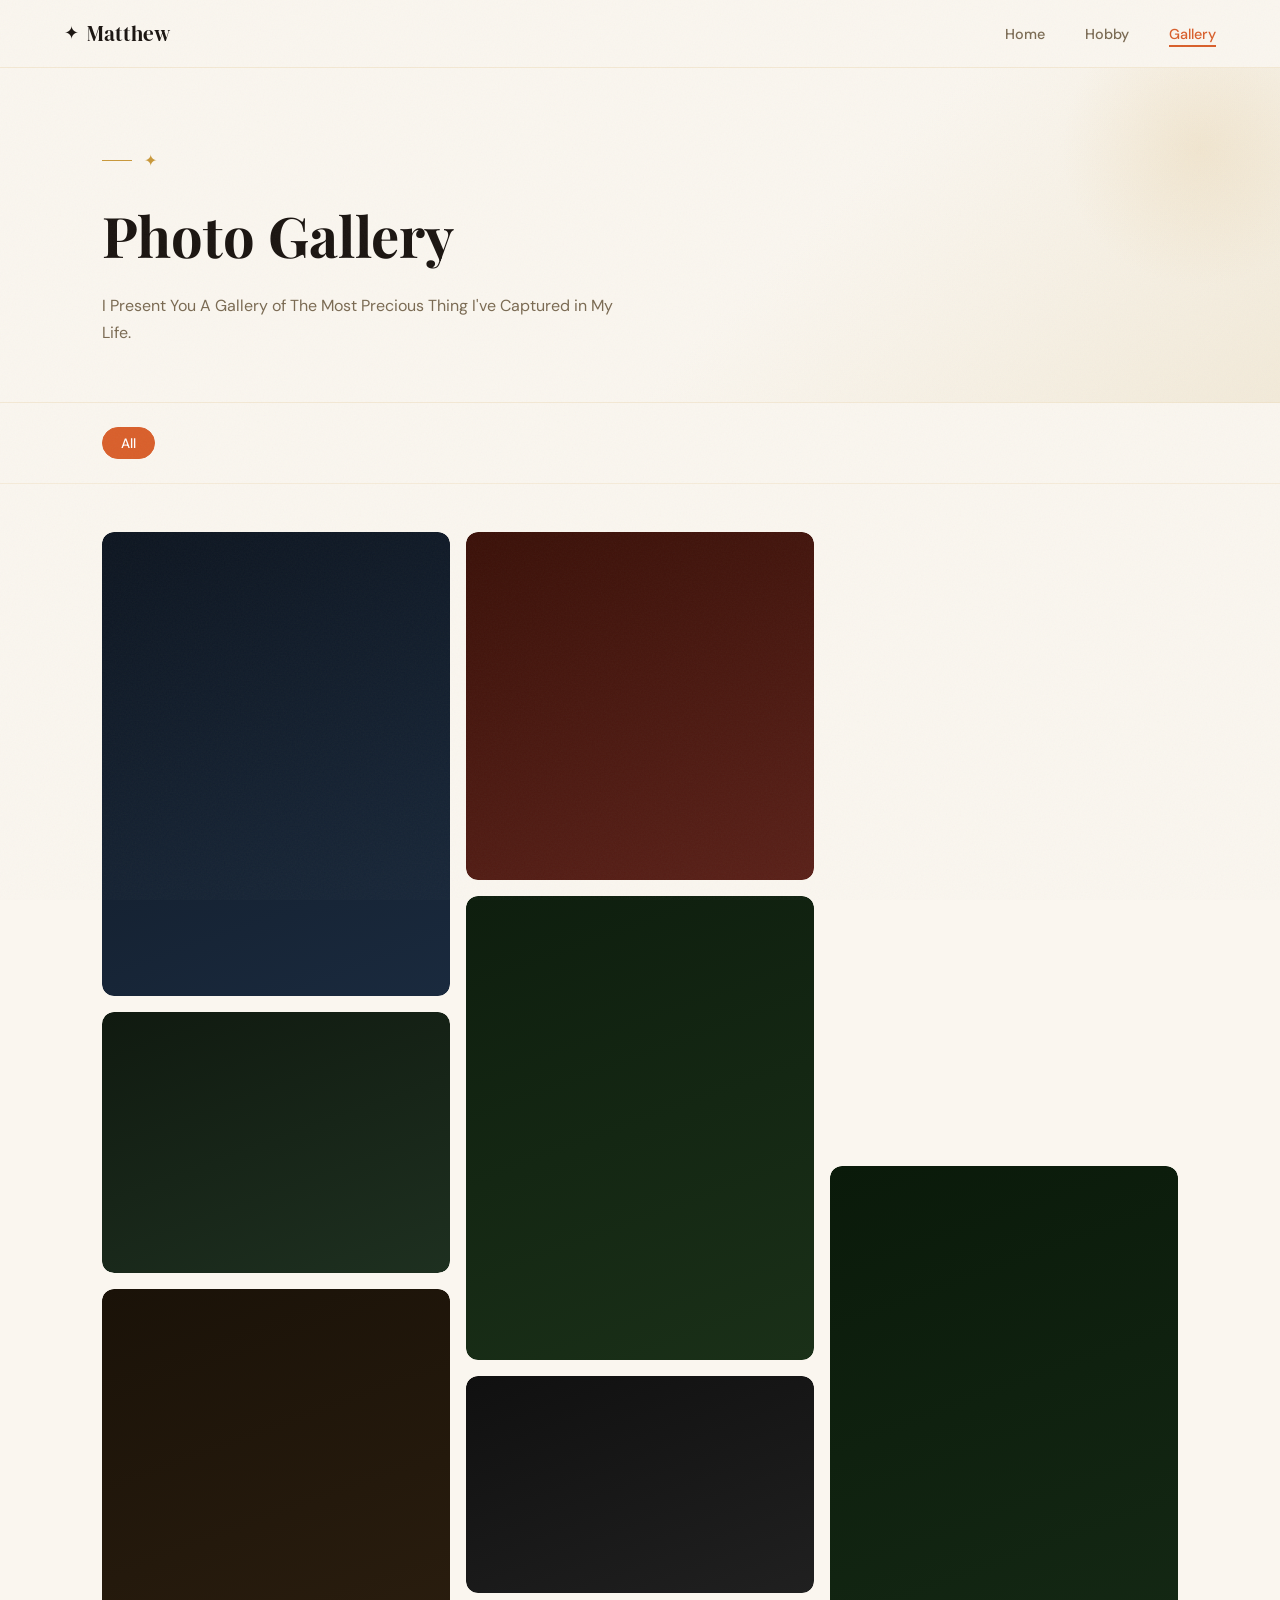
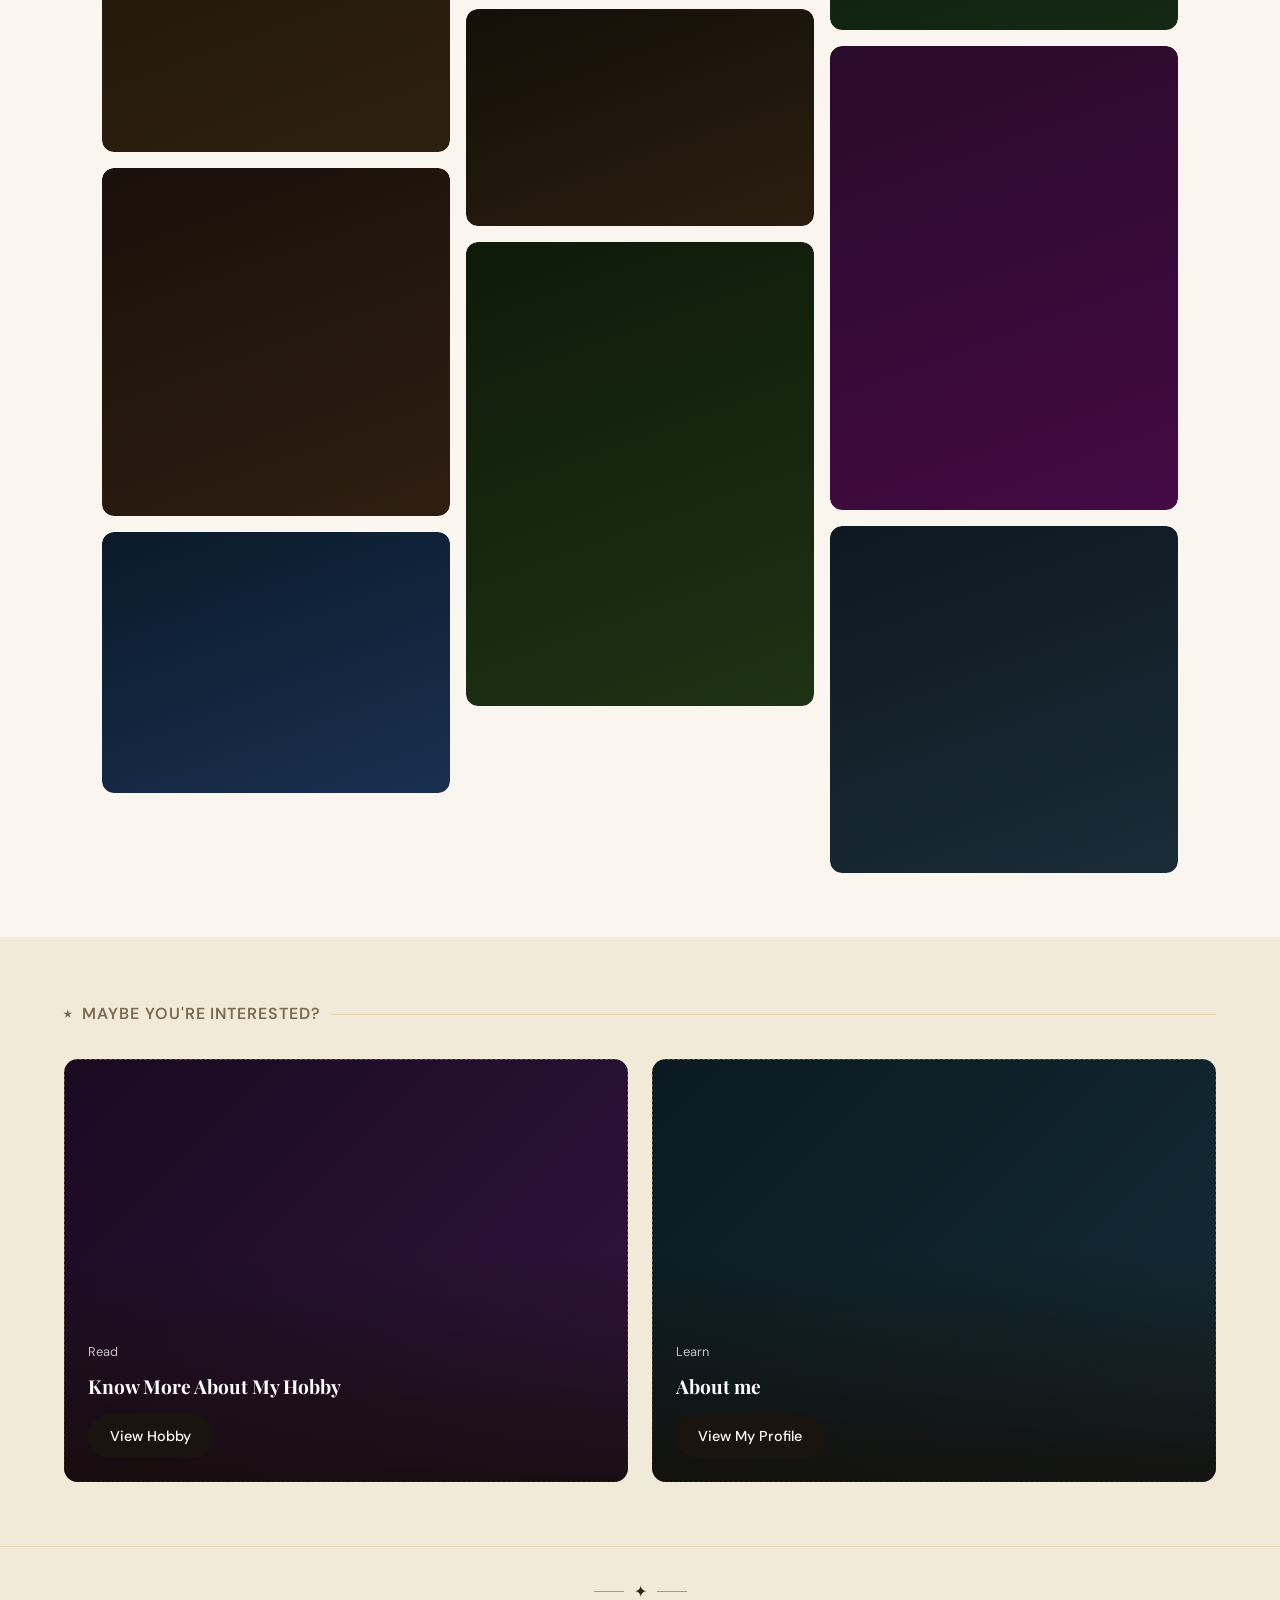
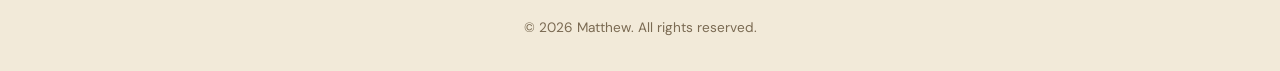
==== gallery.html @ 2b8fd83f "Add files via upload" ====
<!DOCTYPE html>
<html lang="en">
<head>
  <meta charset="UTF-8" />
  <meta name="viewport" content="width=device-width, initial-scale=1.0" />
  <title>Matthew — Gallery</title>
  <link rel="stylesheet" href="style.css" />
  <link rel="stylesheet" href="https://cdnjs.cloudflare.com/ajax/libs/font-awesome/6.5.0/css/all.min.css" />
  <style>
    .gallery-hero {
      padding: 5rem 8% 3.5rem;
      background: linear-gradient(135deg, var(--cream) 60%, var(--cream-dark) 100%);
      border-bottom: 1px solid rgba(201,152,58,.15);
      position: relative;
      overflow: hidden;
    }
    .gallery-hero::before {
      content: '';
      position: absolute;
      top: -60px; right: -60px;
      width: 280px; height: 280px;
      border-radius: 50%;
      background: radial-gradient(circle, rgba(201,152,58,.12) 0%, transparent 70%);
      pointer-events: none;
    }
    .gallery-ornament {
      display: flex;
      align-items: center;
      gap: 12px;
      margin-bottom: 1rem;
    }
    .gallery-ornament .line { width: 30px; height: 1px; background: var(--gold); }
    .gallery-ornament .icon { font-size: 1rem; color: var(--gold); }

    .gallery-hero h1 {
      font-family: 'Playfair Display', serif;
      font-size: clamp(2.2rem, 5vw, 3.5rem);
      color: var(--dark);
      margin-bottom: .8rem;
    }
    .gallery-hero p {
      color: var(--text-muted);
      font-size: 1rem;
      max-width: 520px;
      line-height: 1.7;
    }

    .filter-bar {
      display: flex;
      align-items: center;
      gap: .7rem;
      padding: 1.5rem 8%;
      flex-wrap: wrap;
      border-bottom: 1px solid rgba(201,152,58,.12);
      background: var(--cream);
      position: sticky;
      top: var(--nav-h);
      z-index: 10;
    }
    .filter-btn {
      padding: .4rem 1.1rem;
      border-radius: 50px;
      border: 1.5px solid rgba(201,152,58,.25);
      background: transparent;
      font-family: 'DM Sans', sans-serif;
      font-size: .85rem;
      font-weight: 500;
      color: var(--text-muted);
      cursor: pointer;
      transition: all .2s;
    }
    .filter-btn:hover,
    .filter-btn.active {
      background: var(--orange);
      border-color: var(--orange);
      color: var(--white);
    }

    .gallery-section { padding: 3rem 8% 4rem; }

    .masonry {
      columns: 3;
      column-gap: 1rem;
    }
    .masonry-item {
      break-inside: avoid;
      margin-bottom: 1rem;
      border-radius: 12px;
      overflow: hidden;
      cursor: pointer;
      position: relative;
      transition: transform .3s ease;
    }
    .masonry-item:hover { transform: scale(1.015); }
    .masonry-item img,
    .masonry-item .ph {
      width: 100%;
      display: block;
      border-radius: 12px;
    }
    .masonry-item .ph {
      border-radius: 12px;
      display: flex;
      align-items: center;
      justify-content: center;
      color: rgba(255,255,255,.4);
      font-size: .75rem;
      font-style: italic;
      min-height: 160px;
    }
    .masonry-item .hover-overlay {
      position: absolute;
      inset: 0;
      background: rgba(20,12,4,.45);
      border-radius: 12px;
      display: flex;
      align-items: center;
      justify-content: center;
      opacity: 0;
      transition: opacity .3s;
    }
    .masonry-item:hover .hover-overlay { opacity: 1; }
    .hover-overlay i { font-size: 1.8rem; color: white; }

    /* ── LIGHTBOX ── */
    .lightbox {
      display: none;
      position: fixed;
      inset: 0;
      background: rgba(10,7,3,.92);
      z-index: 500;
      align-items: center;
      justify-content: center;
      padding: 2rem;
    }
    .lightbox.open { display: flex; }
    .lightbox-inner {
      position: relative;
      max-width: 90vw;
      max-height: 90vh;
    }
    .lightbox-inner img {
      max-width: 90vw;
      max-height: 85vh;
      width: auto;
      height: auto;
      object-fit: contain;
      border-radius: 10px;
    }
    .lightbox-close {
      position: fixed;
      top: 1.5rem; right: 1.5rem;
      background: rgba(255,255,255,.15);
      border: none;
      color: white;
      width: 40px; height: 40px;
      border-radius: 50%;
      font-size: 1.2rem;
      cursor: pointer;
      display: flex; align-items: center; justify-content: center;
      transition: background .2s;
    }
    .lightbox-close:hover { background: rgba(255,255,255,.3); }

    .lightbox-nav {
      position: fixed;
      top: 50%; transform: translateY(-50%);
      background: rgba(255,255,255,.12);
      border: none;
      color: white;
      width: 44px; height: 44px;
      border-radius: 50%;
      font-size: 1.1rem;
      cursor: pointer;
      display: flex; align-items: center; justify-content: center;
      transition: background .2s;
    }
    .lightbox-nav:hover { background: rgba(255,255,255,.25); }
    .lightbox-nav.lb-prev { left: 1.5rem; }
    .lightbox-nav.lb-next { right: 1.5rem; }

    .lightbox-counter {
      position: fixed;
      bottom: 1.5rem; left: 50%; transform: translateX(-50%);
      color: rgba(255,255,255,.6);
      font-size: .85rem;
    }

    @media (max-width: 900px) {
      .masonry { columns: 2; }
      .gallery-hero { padding: 4rem 6% 3rem; }
      .gallery-section { padding: 2rem 6% 3rem; }
      .filter-bar { padding: 1rem 6%; }
    }
    @media (max-width: 560px) {
      .masonry { columns: 1; }
      .gallery-hero { padding: 3rem 5% 2.5rem; }
      .gallery-section { padding: 1.5rem 5% 2.5rem; }
      .filter-bar { padding: 1rem 5%; }
    }
  </style>
</head>
<body>

  <nav class="navbar">
    <a class="nav-logo" href="index.html">
      <span class="logo-icon">✦</span> Matthew
    </a>
    <ul class="nav-links">
      <li><a href="index.html">Home</a></li>
      <li><a href="hobby.html">Hobby</a></li>
      <li><a href="gallery.html" class="active">Gallery</a></li>
    </ul>
    <button class="hamburger" aria-label="Menu">
      <span></span><span></span><span></span>
    </button>
  </nav>

  <div class="mobile-menu">
    <a href="index.html">Home</a>
    <a href="hobby.html">Hobby</a>
    <a href="gallery.html" class="active">Gallery</a>
  </div>

  <main class="page-content">

    <section class="gallery-hero">
      <div class="gallery-ornament reveal">
        <div class="line"></div>
        <span class="icon">✦</span>
      </div>
      <h1 class="reveal">Photo Gallery</h1>
      <p class="reveal">I Present You A Gallery of The Most Precious Thing I've Captured in My Life.</p>
    </section>

    <div class="filter-bar">
      <button class="filter-btn active" data-filter="all">All</button>
    </div>

    <section class="gallery-section">
      <div class="masonry" id="masonryGrid">

       
        <div class="masonry-item reveal" data-category="urban" data-src="assets/gallery-1.jpg">
          <div class="ph" style="background:linear-gradient(160deg,#0d1520,#1a2a3e); aspect-ratio:3/4;">
            <img src="assets/gallery-1.jpg" alt="Urban 1" onerror="this.style.display='none'; this.parentElement.style.minHeight='220px';" />
          </div>
          <div class="hover-overlay"><i class="fa fa-expand"></i></div>
        </div>

        <div class="masonry-item reveal reveal-delay-1" data-category="urban" data-src="assets/gallery-2.jpg">
          <div class="ph" style="background:linear-gradient(160deg,#101a10,#1e3020); aspect-ratio:4/3;">
            <img src="assets/gallery-2.jpeg" alt="Urban 2" onerror="this.style.display='none'; this.parentElement.style.minHeight='160px';" />
          </div>
          <div class="hover-overlay"><i class="fa fa-expand"></i></div>
        </div>

        <div class="masonry-item reveal reveal-delay-2" data-category="urban" data-src="assets/gallery-3.jpg">
          <div class="ph" style="background:linear-gradient(160deg,#1a1208,#2e2010); aspect-ratio:3/4;">
            <img src="assets/gallery-3.jpg" alt="Japan alley" onerror="this.style.display='none'; this.parentElement.style.minHeight='220px';" />
          </div>
          <div class="hover-overlay"><i class="fa fa-expand"></i></div>
        </div>

        
        <div class="masonry-item reveal" data-category="urban" data-src="assets/gallery-4.jpg">
          <div class="ph" style="background:linear-gradient(160deg,#1a100a,#2e1e12); aspect-ratio:1/1;">
            <img src="assets/gallery-4.jpeg" alt="Architecture" onerror="this.style.display='none'; this.parentElement.style.minHeight='200px';" />
          </div>
          <div class="hover-overlay"><i class="fa fa-expand"></i></div>
        </div>

        <div class="masonry-item reveal reveal-delay-1" data-category="sky" data-src="assets/gallery-5.jpg">
          <div class="ph" style="background:linear-gradient(160deg,#0a1a2a,#1a3050); aspect-ratio:4/3;">
            <img src="assets/gallery-5.jpeg" alt="Sky clouds" onerror="this.style.display='none'; this.parentElement.style.minHeight='160px';" />
          </div>
          <div class="hover-overlay"><i class="fa fa-expand"></i></div>
        </div>

        <div class="masonry-item reveal reveal-delay-2" data-category="sky" data-src="assets/gallery-6.jpg">
          <div class="ph" style="background:linear-gradient(160deg,#3a1008,#5a2018); aspect-ratio:1/1;">
            <img src="assets/gallery-6.jpeg" alt="Sunset" onerror="this.style.display='none'; this.parentElement.style.minHeight='200px';" />
          </div>
          <div class="hover-overlay"><i class="fa fa-expand"></i></div>
        </div>

        <div class="masonry-item reveal reveal-delay-3" data-category="nature" data-src="assets/gallery-7.jpg">
          <div class="ph" style="background:linear-gradient(160deg,#0e1e0e,#1a3018); aspect-ratio:3/4;">
            <img src="assets/gallery-7.jpg" alt="Treetops" onerror="this.style.display='none'; this.parentElement.style.minHeight='220px';" />
          </div>
          <div class="hover-overlay"><i class="fa fa-expand"></i></div>
        </div>

      
        <div class="masonry-item reveal" data-category="people" data-src="assets/gallery-8.jpg">
          <div class="ph" style="background:linear-gradient(160deg,#101010,#202020); aspect-ratio:16/10;">
            <img src="assets/gallery-8.jpeg" alt="Friends class" onerror="this.style.display='none'; this.parentElement.style.minHeight='160px';" />
          </div>
          <div class="hover-overlay"><i class="fa fa-expand"></i></div>
        </div>

        <div class="masonry-item reveal reveal-delay-1" data-category="people" data-src="assets/gallery-9.jpg">
          <div class="ph" style="background:linear-gradient(160deg,#150f08,#2a1e10); aspect-ratio:16/10;">
            <img src="assets/gallery-9.jpeg" alt="Friends event" onerror="this.style.display='none'; this.parentElement.style.minHeight='160px';" />
          </div>
          <div class="hover-overlay"><i class="fa fa-expand"></i></div>
        </div>

      
        <div class="masonry-item reveal" data-category="nature" data-src="assets/gallery-10.jpg">
          <div class="ph" style="background:linear-gradient(160deg,#0e1a0a,#1e3214); aspect-ratio:3/4;">
            <img src="assets/gallery-10.jpeg" alt="Forest path" onerror="this.style.display='none'; this.parentElement.style.minHeight='220px';" />
          </div>
          <div class="hover-overlay"><i class="fa fa-expand"></i></div>
        </div>

        <div class="masonry-item reveal reveal-delay-1" data-category="sky" data-src="assets/gallery-11.jpg">
          <div class="ph" style="background:linear-gradient(160deg,#0a1828,#1430488); aspect-ratio:9/16;">
            <img src="assets/gallery-11.jpeg" alt="Sky bridge" onerror="this.style.display='none'; this.parentElement.style.minHeight='300px';" />
          </div>
          <div class="hover-overlay"><i class="fa fa-expand"></i></div>
        </div>

        <div class="masonry-item reveal reveal-delay-2" data-category="nature" data-src="assets/gallery-12.jpg">
          <div class="ph" style="background:linear-gradient(160deg,#0a1a0a,#142814); aspect-ratio:3/4;">
            <img src="assets/gallery-12.jpg" alt="Greenery" onerror="this.style.display='none'; this.parentElement.style.minHeight='220px';" />
          </div>
          <div class="hover-overlay"><i class="fa fa-expand"></i></div>
        </div>

       
        <div class="masonry-item reveal" data-category="people" data-src="assets/gallery-13.jpg">
          <div class="ph" style="background:linear-gradient(160deg,#2a0a2a,#440a44); aspect-ratio:3/4;">
            <img src="assets/gallery-13.jpg" alt="Concert" onerror="this.style.display='none'; this.parentElement.style.minHeight='220px';" />
          </div>
          <div class="hover-overlay"><i class="fa fa-expand"></i></div>
        </div>

        <div class="masonry-item reveal reveal-delay-1" data-category="people" data-src="assets/gallery-14.jpg">
          <div class="ph" style="background:linear-gradient(160deg,#0e1820,#1a2c38); aspect-ratio:1/1;">
            <img src="assets/gallery-14.jpeg" alt="Portrait outdoor" onerror="this.style.display='none'; this.parentElement.style.minHeight='200px';" />
          </div>
          <div class="hover-overlay"><i class="fa fa-expand"></i></div>
        </div>

      </div>
    </section>

    
    <div class="interested-section">
      <h3><span>⭑</span> Maybe You're Interested?</h3>
      <div class="interested-grid">
        <div class="interested-card reveal">
          <div class="img-wrap placeholder-img" style="background:linear-gradient(135deg,#1a0a20,#301540);">
            <img src="assets/int-hobby.jpg" alt="Hobby" onerror="this.style.display='none'" />
          </div>
          <div class="overlay"></div>
          <div class="card-content">
            <p>Read</p>
            <h4>Know More About My Hobby</h4>
            <a href="hobby.html" class="btn btn-dark">View Hobby</a>
          </div>
        </div>
        <div class="interested-card reveal reveal-delay-1">
          <div class="img-wrap placeholder-img" style="background:linear-gradient(135deg,#0a1a20,#152c38);">
            <img src="assets/int-about.jpeg" alt="About" onerror="this.style.display='none'" />
          </div>
          <div class="overlay"></div>
          <div class="card-content">
            <p>Learn</p>
            <h4>About me</h4>
            <a href="index.html" class="btn btn-dark">View My Profile</a>
          </div>
        </div>
      </div>
    </div>

  </main>

  
  <footer class="footer">
    <div class="footer-ornament">
      <div class="line"></div>
      <span>✦</span>
      <div class="line"></div>
    </div>
    <p>© 2026 Matthew. All rights reserved.</p>
  </footer>

  
  <div class="lightbox" id="lightbox">
    <button class="lightbox-close" id="lbClose"><i class="fa fa-times"></i></button>
    <button class="lightbox-nav lb-prev" id="lbPrev"><i class="fa fa-chevron-left"></i></button>
    <div class="lightbox-inner">
      <img src="" alt="Gallery photo" id="lbImg" />
    </div>
    <button class="lightbox-nav lb-next" id="lbNext"><i class="fa fa-chevron-right"></i></button>
    <div class="lightbox-counter" id="lbCounter"></div>
  </div>

  <script src="https://cdnjs.cloudflare.com/ajax/libs/jquery/3.7.1/jquery.min.js"></script>
  <script src="main.js"></script>
  <script>
   
    $('.filter-btn').on('click', function () {
      $('.filter-btn').removeClass('active');
      $(this).addClass('active');
      const filter = $(this).data('filter');

      if (filter === 'all') {
        $('.masonry-item').fadeIn(300);
      } else {
        $('.masonry-item').each(function () {
          if ($(this).data('category') === filter) {
            $(this).fadeIn(300);
          } else {
            $(this).fadeOut(200);
          }
        });
      }
    });

   
    let lbItems = [];
    let lbCurrent = 0;

    
    function buildIndex() {
      lbItems = [];
      $('.masonry-item:visible').each(function () {
        const src = $(this).data('src');
        lbItems.push(src || '');
      });
    }

    function openLightbox(idx) {
      buildIndex();
      lbCurrent = idx;
      updateLightbox();
      $('#lightbox').addClass('open');
      $('body').css('overflow', 'hidden');
    }

    function updateLightbox() {
      const src = lbItems[lbCurrent];
      $('#lbImg').attr('src', src);
      $('#lbCounter').text(`${lbCurrent + 1} / ${lbItems.length}`);
    }

    function closeLightbox() {
      $('#lightbox').removeClass('open');
      $('body').css('overflow', '');
    }

    $('.masonry-item').each(function (idx) {
      $(this).on('click', function () { openLightbox(idx); });
    });

    $('#lbClose').on('click', closeLightbox);

    $('#lbPrev').on('click', function () {
      lbCurrent = (lbCurrent - 1 + lbItems.length) % lbItems.length;
      updateLightbox();
    });

    $('#lbNext').on('click', function () {
      lbCurrent = (lbCurrent + 1) % lbItems.length;
      updateLightbox();
    });

    
    $('#lightbox').on('click', function (e) {
      if ($(e.target).is('#lightbox')) closeLightbox();
    });


    $(document).on('keydown', function (e) {
      if (!$('#lightbox').hasClass('open')) return;
      if (e.key === 'ArrowLeft') $('#lbPrev').click();
      if (e.key === 'ArrowRight') $('#lbNext').click();
      if (e.key === 'Escape') closeLightbox();
    });
  </script>
</body>
</html>
---- style.css ----
/* ===========================
   MATTHEW PORTFOLIO — STYLE.CSS
   =========================== */

@import url('https://fonts.googleapis.com/css2?family=Playfair+Display:ital,wght@0,400;0,600;0,700;1,400&family=DM+Sans:wght@300;400;500;600&family=DM+Serif+Display:ital@0;1&display=swap');

/* ── CSS Variables ── */
:root {
  --cream:       #faf6ef;
  --cream-dark:  #f2ead9;
  --orange:      #d95f2b;
  --orange-light:#e8834e;
  --gold:        #c9983a;
  --gold-light:  #e8c068;
  --dark:        #1a1410;
  --text:        #2e2416;
  --text-muted:  #7a6a52;
  --white:       #ffffff;
  --nav-h:       68px;
  --radius:      14px;
  --shadow:      0 4px 24px rgba(30,20,8,.10);
  --shadow-lg:   0 12px 48px rgba(30,20,8,.16);
}

/* ── Reset ── */
*, *::before, *::after { box-sizing: border-box; margin: 0; padding: 0; }
html { scroll-behavior: smooth; }
body {
  font-family: 'DM Sans', sans-serif;
  background: var(--cream);
  color: var(--text);
  line-height: 1.6;
  overflow-x: hidden;
}
img { display: block; width: 100%; height: 100%; object-fit: cover; }
a  { text-decoration: none; color: inherit; }
ul { list-style: none; }

/* ── Noise texture overlay ── */
body::before {
  content: '';
  position: fixed;
  inset: 0;
  background-image: url("data:image/svg+xml,%3Csvg xmlns='http://www.w3.org/2000/svg' width='300' height='300'%3E%3Cfilter id='n'%3E%3CfeTurbulence type='fractalNoise' baseFrequency='.65' numOctaves='3' stitchTiles='stitch'/%3E%3C/filter%3E%3Crect width='300' height='300' filter='url(%23n)' opacity='.04'/%3E%3C/svg%3E");
  pointer-events: none;
  z-index: 999;
}

/* ══════════════════════════════
   NAVBAR
══════════════════════════════ */
.navbar {
  position: fixed;
  top: 0; left: 0; right: 0;
  height: var(--nav-h);
  background: rgba(250,246,239,.92);
  backdrop-filter: blur(12px);
  -webkit-backdrop-filter: blur(12px);
  border-bottom: 1px solid rgba(201,152,58,.15);
  display: flex;
  align-items: center;
  justify-content: space-between;
  padding: 0 5%;
  z-index: 100;
  transition: box-shadow .3s;
}
.navbar.scrolled { box-shadow: var(--shadow); }

.nav-logo {
  font-family: 'DM Serif Display', serif;
  font-size: 1.3rem;
  color: var(--dark);
  display: flex;
  align-items: center;
  gap: 8px;
}
.nav-logo .logo-icon { font-size: 1.1rem; }

.nav-links {
  display: flex;
  gap: 2.5rem;
}
.nav-links a {
  font-size: .9rem;
  font-weight: 500;
  color: var(--text-muted);
  position: relative;
  padding-bottom: 2px;
  transition: color .25s;
}
.nav-links a::after {
  content: '';
  position: absolute;
  bottom: -2px; left: 0;
  width: 0; height: 2px;
  background: var(--orange);
  transition: width .3s ease;
}
.nav-links a:hover,
.nav-links a.active { color: var(--orange); }
.nav-links a.active::after,
.nav-links a:hover::after { width: 100%; }

/* Hamburger */
.hamburger {
  display: none;
  flex-direction: column;
  gap: 5px;
  cursor: pointer;
  padding: 4px;
  background: none;
  border: none;
}
.hamburger span {
  display: block;
  width: 24px; height: 2px;
  background: var(--dark);
  border-radius: 2px;
  transition: all .3s ease;
}
.hamburger.open span:nth-child(1) { transform: translateY(7px) rotate(45deg); }
.hamburger.open span:nth-child(2) { opacity: 0; }
.hamburger.open span:nth-child(3) { transform: translateY(-7px) rotate(-45deg); }

/* Mobile menu */
.mobile-menu {
  display: none;
  position: fixed;
  top: var(--nav-h); left: 0; right: 0;
  background: rgba(250,246,239,.97);
  backdrop-filter: blur(20px);
  padding: 1.5rem 5%;
  flex-direction: column;
  gap: 1.2rem;
  border-bottom: 1px solid rgba(201,152,58,.15);
  z-index: 99;
  transform: translateY(-10px);
  opacity: 0;
  transition: all .3s ease;
}
.mobile-menu.open {
  display: flex;
  transform: translateY(0);
  opacity: 1;
}
.mobile-menu a {
  font-size: 1.1rem;
  font-weight: 500;
  color: var(--text-muted);
  transition: color .2s;
}
.mobile-menu a:hover,
.mobile-menu a.active { color: var(--orange); }

/* ══════════════════════════════
   PAGE WRAPPER
══════════════════════════════ */
.page-content { padding-top: var(--nav-h); }

/* ══════════════════════════════
   BUTTONS
══════════════════════════════ */
.btn {
  display: inline-flex;
  align-items: center;
  gap: 6px;
  padding: .65rem 1.4rem;
  border-radius: 50px;
  font-family: 'DM Sans', sans-serif;
  font-size: .9rem;
  font-weight: 500;
  cursor: pointer;
  transition: all .25s ease;
  border: none;
}
.btn-primary {
  background: var(--orange);
  color: var(--white);
}
.btn-primary:hover {
  background: var(--orange-light);
  transform: translateY(-2px);
  box-shadow: 0 6px 20px rgba(217,95,43,.35);
}
.btn-outline {
  background: transparent;
  color: var(--text);
  border: 1.5px solid rgba(30,20,8,.2);
}
.btn-outline:hover {
  border-color: var(--orange);
  color: var(--orange);
  transform: translateY(-2px);
}
.btn-dark {
  background: var(--dark);
  color: var(--white);
}
.btn-dark:hover {
  background: var(--text);
  transform: translateY(-2px);
  box-shadow: 0 6px 20px rgba(30,20,8,.25);
}

/* ══════════════════════════════
   SECTION DIVIDER / ORNAMENT
══════════════════════════════ */
.section-ornament {
  display: flex;
  align-items: center;
  justify-content: center;
  gap: 10px;
  margin-bottom: 1rem;
}
.section-ornament .line {
  width: 40px; height: 1px;
  background: var(--gold);
}
.section-ornament .icon { font-size: 1rem; color: var(--gold); }

.section-label {
  text-align: center;
  font-family: 'Playfair Display', serif;
  font-size: clamp(1.8rem, 4vw, 2.6rem);
  color: var(--dark);
  margin-bottom: .5rem;
}
.section-sub {
  text-align: center;
  color: var(--text-muted);
  font-size: .95rem;
  max-width: 500px;
  margin: 0 auto;
}

/* ══════════════════════════════
   FOOTER
══════════════════════════════ */
.footer {
  background: var(--cream-dark);
  border-top: 1px solid rgba(201,152,58,.2);
  padding: 2rem 5%;
  text-align: center;
}
.footer-ornament {
  display: flex;
  align-items: center;
  justify-content: center;
  gap: 10px;
  margin-bottom: .8rem;
}
.footer-ornament .line {
  width: 30px; height: 1px;
  background: var(--gold);
}
.footer p {
  font-size: .85rem;
  color: var(--text-muted);
}

/* ══════════════════════════════
   "MAYBE YOU'RE INTERESTED" CARDS
══════════════════════════════ */
.interested-section {
  padding: 4rem 5%;
  background: var(--cream-dark);
}
.interested-section h3 {
  font-family: 'DM Sans', sans-serif;
  font-size: 1rem;
  font-weight: 600;
  color: var(--text-muted);
  letter-spacing: .06em;
  text-transform: uppercase;
  display: flex;
  align-items: center;
  gap: 10px;
  margin-bottom: 2rem;
}
.interested-section h3::after {
  content: '';
  flex: 1;
  height: 1px;
  background: rgba(201,152,58,.3);
}
.interested-grid {
  display: grid;
  grid-template-columns: repeat(auto-fit, minmax(240px, 1fr));
  gap: 1.5rem;
}
.interested-card {
  position: relative;
  border-radius: var(--radius);
  overflow: hidden;
  aspect-ratio: 4/3;
  cursor: pointer;
}
.interested-card .img-wrap {
  width: 100%; height: 100%;
  position: absolute; inset: 0;
  transition: transform .5s ease;
}
.interested-card:hover .img-wrap { transform: scale(1.06); }
.interested-card .overlay {
  position: absolute;
  inset: 0;
  background: linear-gradient(to top, rgba(20,12,4,.75) 0%, transparent 55%);
}
.interested-card .card-content {
  position: absolute;
  bottom: 0; left: 0; right: 0;
  padding: 1.5rem;
  color: var(--white);
}
.interested-card .card-content p {
  font-size: .8rem;
  opacity: .75;
  margin-bottom: .5rem;
}
.interested-card .card-content h4 {
  font-family: 'Playfair Display', serif;
  font-size: 1.2rem;
  margin-bottom: .8rem;
}

/* placeholder images */
.placeholder-img {
  background: var(--cream-dark);
  display: flex;
  align-items: center;
  justify-content: center;
  color: var(--text-muted);
  font-size: .8rem;
  border: 1px dashed rgba(201,152,58,.4);
}

/* ══════════════════════════════
   ANIMATE ON SCROLL
══════════════════════════════ */
.reveal {
  opacity: 0;
  transform: translateY(24px);
  transition: opacity .65s ease, transform .65s ease;
}
.reveal.visible {
  opacity: 1;
  transform: translateY(0);
}
.reveal-delay-1 { transition-delay: .1s; }
.reveal-delay-2 { transition-delay: .2s; }
.reveal-delay-3 { transition-delay: .3s; }
.reveal-delay-4 { transition-delay: .4s; }

/* ══════════════════════════════
   RESPONSIVE BREAKPOINTS
══════════════════════════════ */
@media (max-width: 768px) {
  .nav-links { display: none; }
  .hamburger { display: flex; }
}
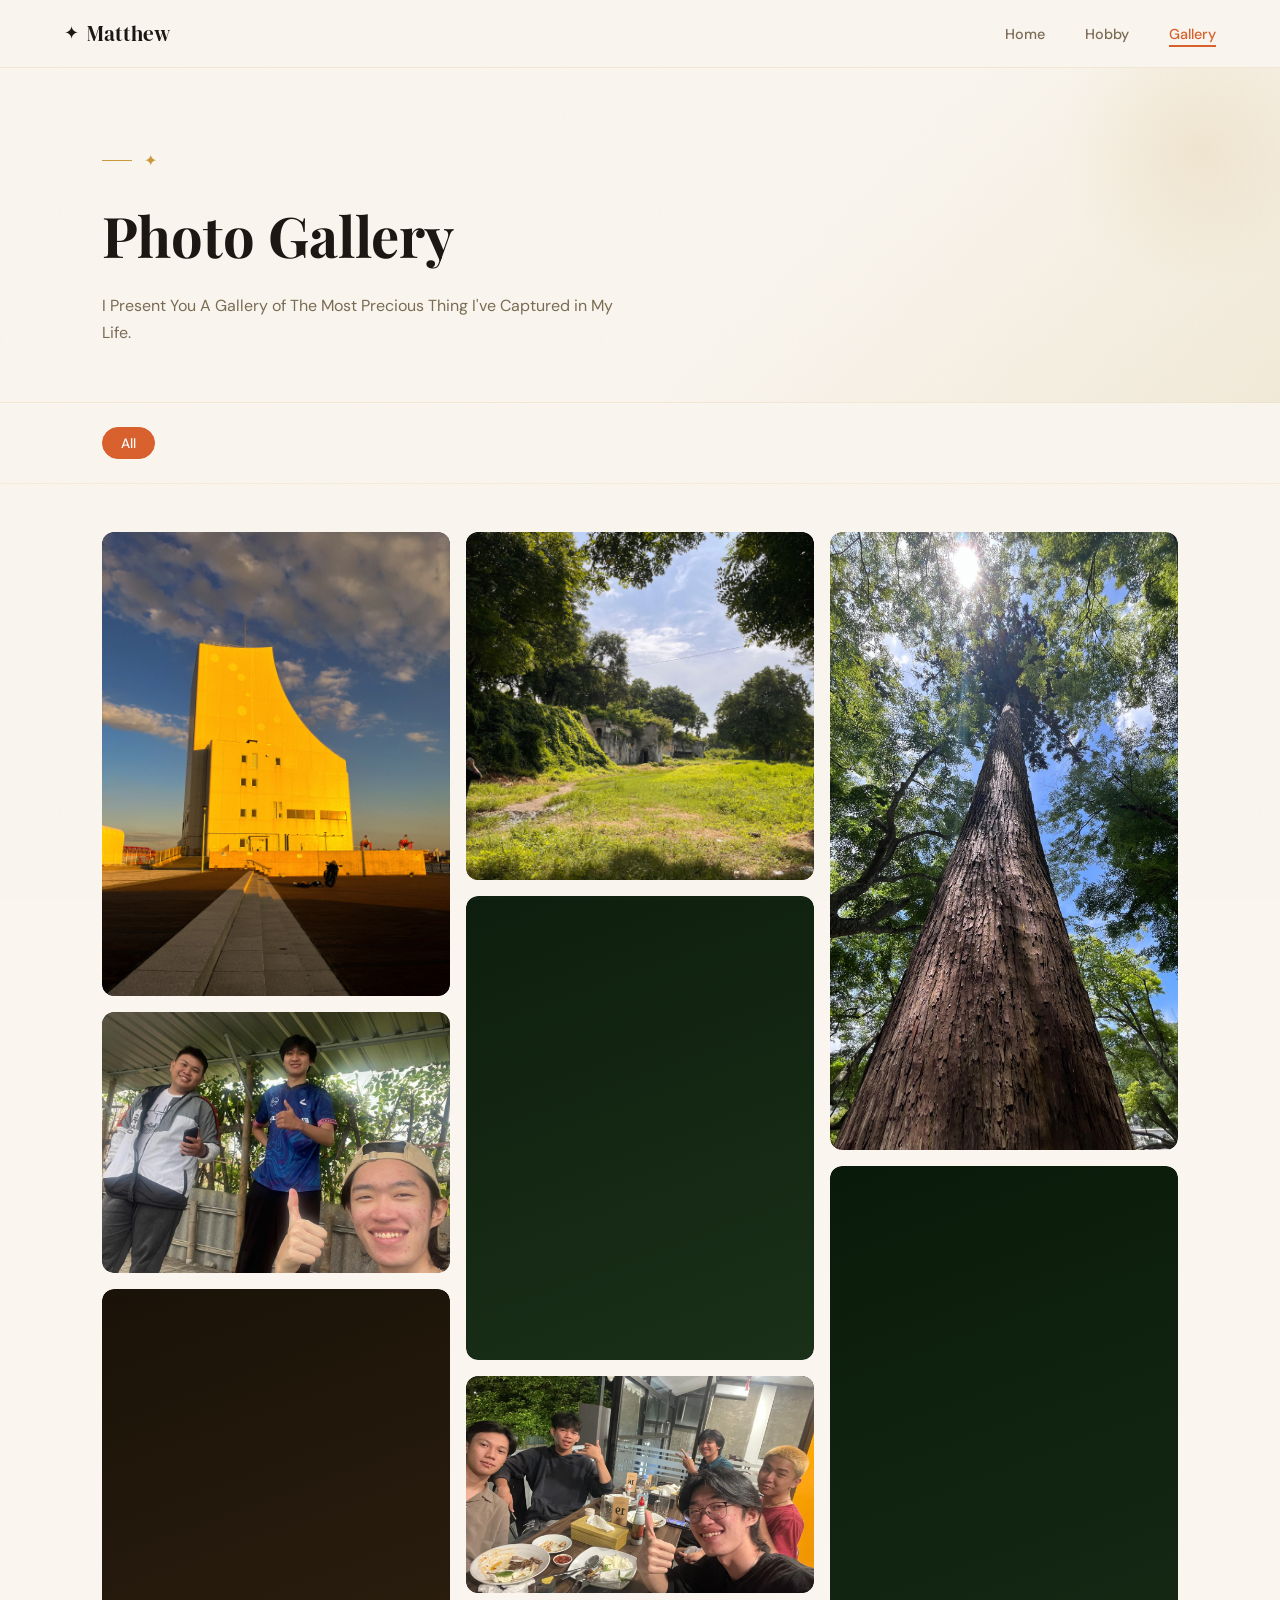
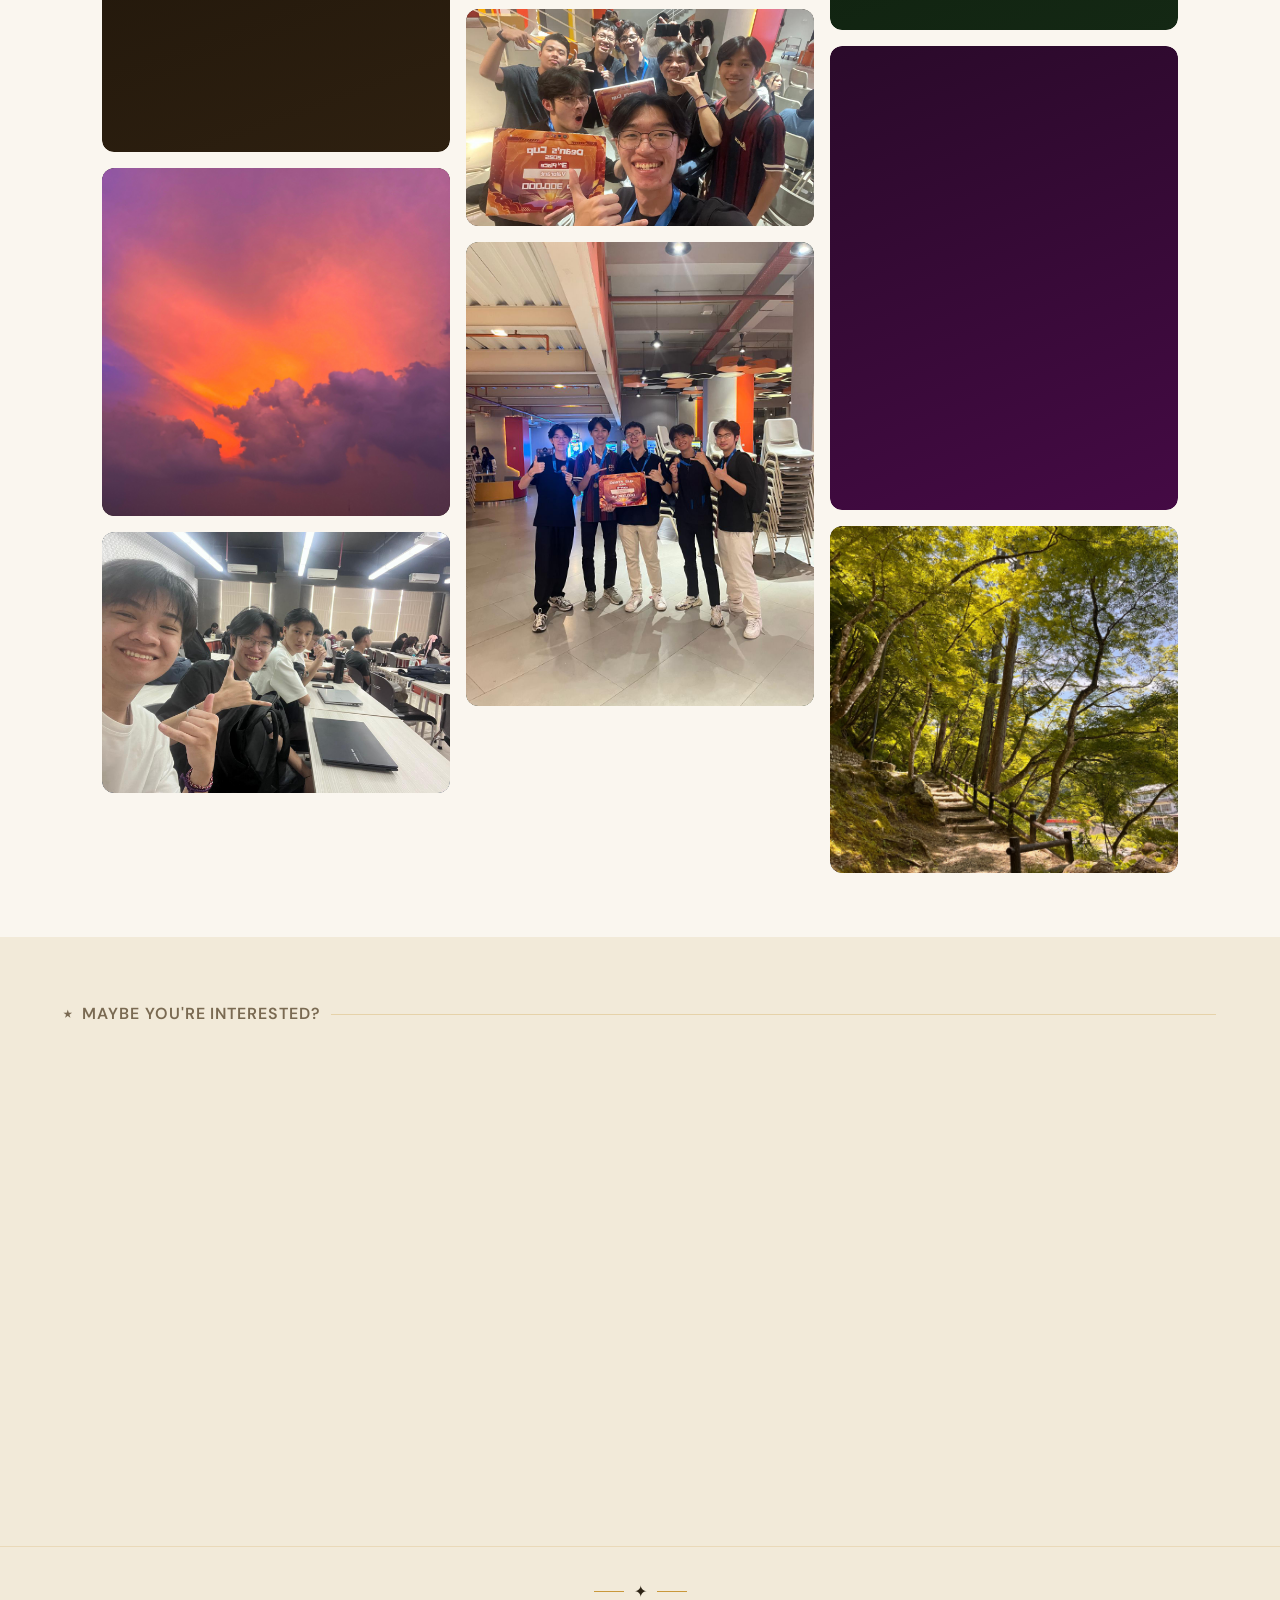
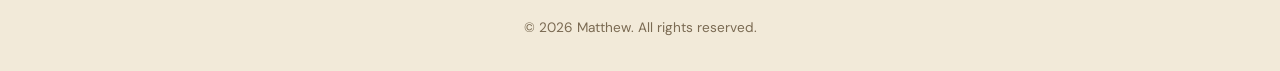
==== commit 7dad4c5c: "Update gallery.html" ====
--- a/gallery.html
+++ b/gallery.html
@@ -122,7 +122,7 @@
     .masonry-item:hover .hover-overlay { opacity: 1; }
     .hover-overlay i { font-size: 1.8rem; color: white; }
 
-    /* ── LIGHTBOX ── */
+
     .lightbox {
       display: none;
       position: fixed;
@@ -243,7 +243,7 @@
        
         <div class="masonry-item reveal" data-category="urban" data-src="assets/gallery-1.jpg">
           <div class="ph" style="background:linear-gradient(160deg,#0d1520,#1a2a3e); aspect-ratio:3/4;">
-            <img src="assets/gallery-1.jpg" alt="Urban 1" onerror="this.style.display='none'; this.parentElement.style.minHeight='220px';" />
+            <img src="assets/gallery-1.JPG" alt="Urban 1" onerror="this.style.display='none'; this.parentElement.style.minHeight='220px';" />
           </div>
           <div class="hover-overlay"><i class="fa fa-expand"></i></div>
         </div>
